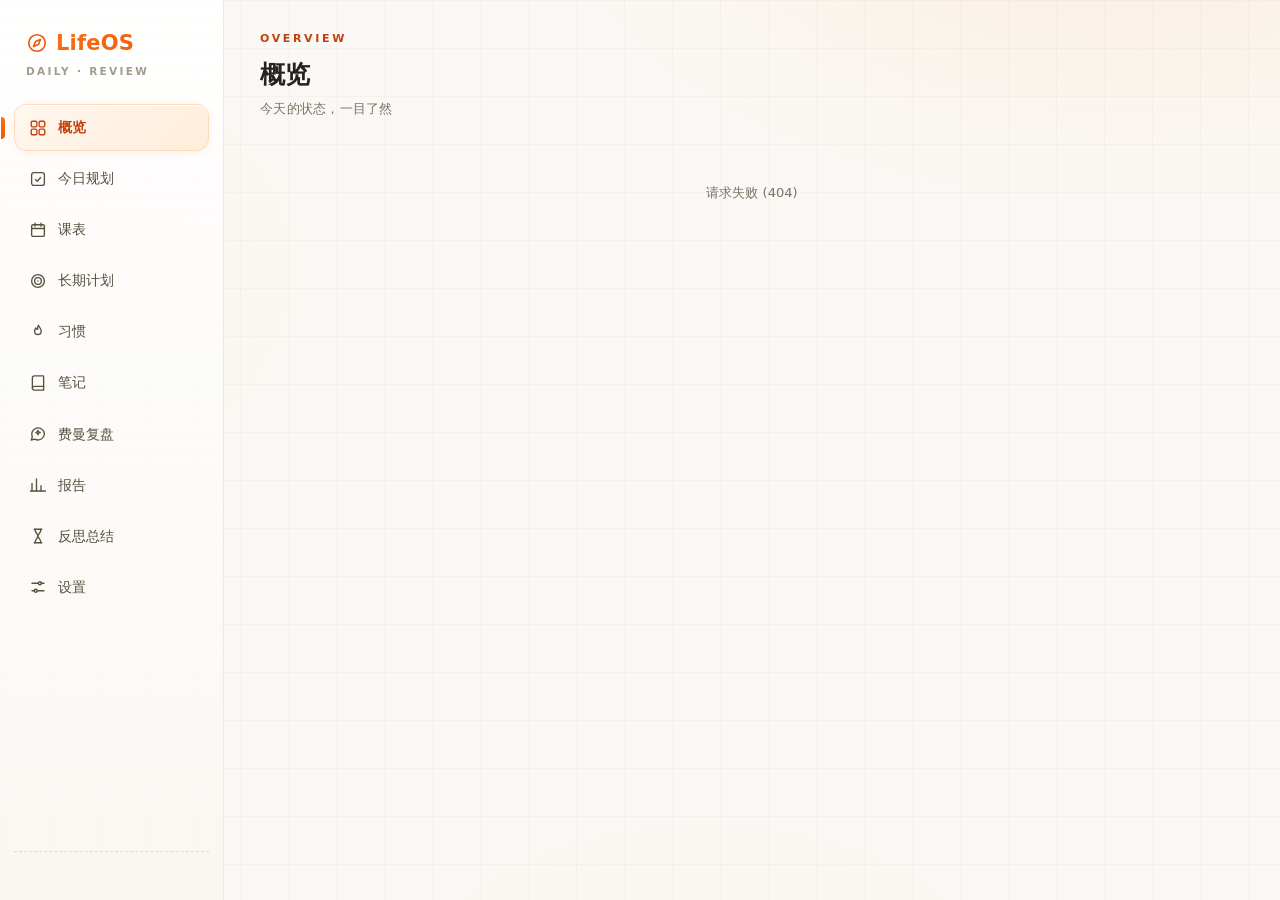
==== frontend/index.html @ 89cb0e50 "LifeOS 日常规划与知识复盘桌面应用" ====
<!DOCTYPE html>
<html lang="zh-CN">
<head>
<meta charset="UTF-8">
<meta name="viewport" content="width=device-width, initial-scale=1.0">
<title>LifeOS · 日常规划与知识复盘</title>
<link rel="stylesheet" href="css/style.css">
</head>
<body>
<div id="app">
  <aside id="sidebar">
    <div class="logo">
      <div class="brand"><svg viewBox="0 0 24 24" width="22" height="22" fill="none" stroke="currentColor" stroke-width="1.8" stroke-linecap="round" stroke-linejoin="round" aria-hidden="true"><circle cx="12" cy="12" r="9"/><path d="m15.8 8.2-2.2 5.4-5.4 2.2 2.2-5.4z"/></svg> LifeOS</div>
      <span class="logo-sub">Daily · Review</span>
    </div>
    <nav id="nav">
      <a data-page="dashboard" class="nav-item active"><svg viewBox="0 0 24 24" width="18" height="18" fill="none" stroke="currentColor" stroke-width="1.8" stroke-linecap="round" stroke-linejoin="round" aria-hidden="true"><rect x="3" y="3" width="7.5" height="7.5" rx="1.5"/><rect x="13.5" y="3" width="7.5" height="7.5" rx="1.5"/><rect x="3" y="13.5" width="7.5" height="7.5" rx="1.5"/><rect x="13.5" y="13.5" width="7.5" height="7.5" rx="1.5"/></svg>概览</a>
      <a data-page="tasks" class="nav-item"><svg viewBox="0 0 24 24" width="18" height="18" fill="none" stroke="currentColor" stroke-width="1.8" stroke-linecap="round" stroke-linejoin="round" aria-hidden="true"><rect x="3.5" y="3.5" width="17" height="17" rx="3"/><path d="m8.5 12.5 2.5 2.5 4.5-5"/></svg>今日规划</a>
      <a data-page="courses" class="nav-item"><svg viewBox="0 0 24 24" width="18" height="18" fill="none" stroke="currentColor" stroke-width="1.8" stroke-linecap="round" stroke-linejoin="round" aria-hidden="true"><rect x="3.5" y="5" width="17" height="15.5" rx="2"/><path d="M3.5 10h17M8 3v4M16 3v4"/></svg>课表</a>
      <a data-page="plans" class="nav-item"><svg viewBox="0 0 24 24" width="18" height="18" fill="none" stroke="currentColor" stroke-width="1.8" stroke-linecap="round" stroke-linejoin="round" aria-hidden="true"><circle cx="12" cy="12" r="8.5"/><circle cx="12" cy="12" r="4.5"/><circle cx="12" cy="12" r="1" fill="currentColor" stroke="none"/></svg>长期计划</a>
      <a data-page="habits" class="nav-item"><svg viewBox="0 0 24 24" width="18" height="18" fill="none" stroke="currentColor" stroke-width="1.8" stroke-linecap="round" stroke-linejoin="round" aria-hidden="true"><path d="M12.5 3c.8 2.6 3.8 4.4 3.8 7.9a4.4 4.4 0 0 1-8.8 0c0-1.6.7-3 1.6-4.2.5 1.1 1.5 1.7 2.4 1.8C11 6.6 11.7 4.3 12.5 3z"/></svg>习惯</a>
      <a data-page="notes" class="nav-item"><svg viewBox="0 0 24 24" width="18" height="18" fill="none" stroke="currentColor" stroke-width="1.8" stroke-linecap="round" stroke-linejoin="round" aria-hidden="true"><path d="M4.5 19A2.5 2.5 0 0 1 7 16.5H19.5V3.5A1 1 0 0 0 18.5 2.5H7A2.5 2.5 0 0 0 4.5 5v14z"/><path d="M4.5 19A2.5 2.5 0 0 0 7 21.5h12.5v-5"/></svg>笔记</a>
      <a data-page="reviews" class="nav-item"><svg viewBox="0 0 24 24" width="18" height="18" fill="none" stroke="currentColor" stroke-width="1.8" stroke-linecap="round" stroke-linejoin="round" aria-hidden="true"><path d="M20.5 11.5a8.5 8.5 0 0 1-8.5 8.5c-1.6 0-3.1-.4-4.4-1.2L3 20l1.4-3.9A8.5 8.5 0 1 1 20.5 11.5z"/><path d="m12 7 .9 2.1L15 10l-2.1.9L12 13l-.9-2.1L9 10l2.1-.9z"/></svg>费曼复盘</a>
      <a data-page="reports" class="nav-item"><svg viewBox="0 0 24 24" width="18" height="18" fill="none" stroke="currentColor" stroke-width="1.8" stroke-linecap="round" stroke-linejoin="round" aria-hidden="true"><path d="M4 20V10M10 20V4M16 20v-7"/><path d="M2 20h20"/></svg>报告</a>
      <a data-page="reflections" class="nav-item"><svg viewBox="0 0 24 24" width="18" height="18" fill="none" stroke="currentColor" stroke-width="1.8" stroke-linecap="round" stroke-linejoin="round" aria-hidden="true"><path d="M7 3h10M7 21h10"/><path d="M8 3c0 4.8 4 6.4 4 9s-4 4.2-4 9M16 3c0 4.8-4 6.4-4 9s4 4.2 4 9"/></svg>反思总结</a>
      <a data-page="settings" class="nav-item"><svg viewBox="0 0 24 24" width="18" height="18" fill="none" stroke="currentColor" stroke-width="1.8" stroke-linecap="round" stroke-linejoin="round" aria-hidden="true"><path d="M4 7h8.5M16.5 7H20M4 17h3M11 17h9"/><circle cx="14.5" cy="7" r="2"/><circle cx="9" cy="17" r="2"/></svg>设置</a>
    </nav>
    <div class="sidebar-footer" id="sidebar-footer"></div>
  </aside>
  <main id="main">
    <header id="page-header"></header>
    <div id="page-content"></div>
  </main>
</div>
<div id="modal-root"></div>
<div id="toast-root"></div>
<script>
  // 从启动 URL 捕获会话令牌（防本机其他进程直连 API）
  try {
    sessionStorage.setItem('lifeos_token', new URLSearchParams(location.search).get('token') || '');
  } catch (e) { /* ignore */ }
</script>
<script src="js/api.js"></script>
<script src="js/markdown.js"></script>
<script src="js/ui.js"></script>
<script src="js/notify.js"></script>
<script src="js/quotes.js"></script>
<script src="js/views/dashboard.js"></script>
<script src="js/views/tasks.js"></script>
<script src="js/views/courses.js"></script>
<script src="js/views/plans.js"></script>
<script src="js/views/habits.js"></script>
<script src="js/views/notes.js"></script>
<script src="js/views/reviews.js"></script>
<script src="js/views/reports.js"></script>
<script src="js/views/reflections.js"></script>
<script src="js/views/settings.js"></script>
<script src="js/app.js"></script>
</body>
</html>
---- frontend/css/style.css ----
/* ============================================================
   LifeOS · 橙白高级感设计系统 v4
   理念：留白是奢华，橙色是呼吸
   —— 橙 = 行动与品牌时刻；语义色 = 信息状态；暖灰 = 数据与容器
   规则：任一屏内橙色用途不超过 4 类；小字号一律用深色档保证可读
   ============================================================ */
:root {
  color-scheme: light;

  /* 暖白色板 */
  --bg-0: #faf8f4;
  --bg-1: #f5f2ec;        /* 次级面/侧栏渐变底 */
  --track: #f0ece4;       /* 轨道、热力图底 */
  --chip: #f1ede6;        /* 中性徽章、tag 底 */
  --surface-2: #fbf8f3;   /* 反馈框、历史卡片底 */
  --card: #ffffff;
  --border: #ede9e1;
  --border-strong: #e0d9cd;
  --border-accent: #ffd9b8;
  --ring: #d4cdc0;        /* 未选中圆形控件描边 */
  --placeholder: #9c9484;

  --text: #26221d;
  --text-2: #57513f;
  --muted: #a39c8e;       /* 仅装饰性微标签（chart-date、score-label） */
  --muted-2: #7a7366;     /* 可读元信息 ≈4.7:1 */

  /* 橙：品牌色 */
  --accent: #f97316;
  --accent-2: #ea580c;
  --accent-deep: #c2410c; /* 小字号橙字专用（≥5:1） */
  --accent-grad: linear-gradient(135deg, #f97316, #ea580c);
  --accent-grad-v: linear-gradient(180deg, #f97316, #ea580c);
  --accent-soft: rgba(249, 115, 22, 0.1);
  --accent-softer: rgba(249, 115, 22, 0.06);

  /* 语义色：柔和 + 深档（小字专用） */
  --success: #4c9e76;      --success-deep: #3a7d5c;
  --success-soft: rgba(76, 158, 118, 0.12);
  --success-grad: linear-gradient(120deg, #5cb08a, #3d8a63);
  --danger: #d95b5b;       --danger-deep: #b54444;
  --danger-soft: rgba(217, 91, 91, 0.1);
  --warning: #c98a2d;      --warning-deep: #a16207;
  --warning-soft: rgba(201, 138, 45, 0.12);
  --info: #4a7fc7;         --info-deep: #3a6cb0;
  --info-soft: rgba(74, 127, 199, 0.1);

  /* 习惯色板：与品牌同明度同彩度的柔和色（勿用荧光色） */
  --habit-1: #e8893c; --habit-2: #c25b5b; --habit-3: #4c9e76;
  --habit-4: #4a7fc7; --habit-5: #a884d6; --habit-6: #c98a2d;
  --habit-7: #cf7a9d; --habit-8: #4fa8a0;

  /* 图表 */
  --chart-line-1: #ea580c;
  --chart-line-2: #4a7fc7;
  --chart-axis: rgba(122, 115, 102, 0.85);

  /* 圆角：4 档 + 全圆角 */
  --radius: 16px;
  --radius-sm: 10px;
  --radius-lg: 20px;
  --radius-pill: 999px;

  /* 光影（克制：亮背景上不做霓虹） */
  --shadow-1: 0 1px 2px rgba(38, 34, 29, 0.05);
  --shadow-2: 0 10px 30px rgba(38, 34, 29, 0.08);
  --shadow-3: 0 18px 48px rgba(38, 34, 29, 0.12);
  --glow-accent: 0 6px 16px rgba(234, 88, 12, 0.2);
  --glow-success: 0 6px 16px rgba(76, 158, 118, 0.22);

  --font: "PingFang SC", "Microsoft YaHei", "Segoe UI", system-ui, sans-serif;
}

* { margin: 0; padding: 0; box-sizing: border-box; }

html, body { height: 100%; }

body {
  font-family: var(--font);
  background: var(--bg-0);
  color: var(--text);
  font-size: 14px;
  line-height: 1.65;
  -webkit-font-smoothing: antialiased;
}

/* 底层氛围：极淡暖橙光晕 + 细网格 */
body::before {
  content: "";
  position: fixed;
  inset: 0;
  z-index: -2;
  background:
    radial-gradient(980px 560px at 88% -14%, rgba(251, 146, 60, 0.1), transparent 60%),
    radial-gradient(720px 460px at -10% 30%, rgba(253, 186, 116, 0.08), transparent 62%),
    radial-gradient(600px 420px at 55% 118%, rgba(251, 146, 60, 0.05), transparent 60%),
    var(--bg-0);
}
body::after {
  content: "";
  position: fixed;
  inset: 0;
  z-index: -1;
  background-image:
    linear-gradient(rgba(38, 34, 29, 0.022) 1px, transparent 1px),
    linear-gradient(90deg, rgba(38, 34, 29, 0.022) 1px, transparent 1px);
  background-size: 48px 48px;
  pointer-events: none;
}

/* 键盘可达性 */
:focus-visible {
  outline: 2px solid var(--accent-deep);
  outline-offset: 2px;
}

::-webkit-scrollbar { width: 10px; height: 10px; }
::-webkit-scrollbar-thumb {
  background: rgba(38, 34, 29, 0.16);
  border-radius: var(--radius-pill);
  border: 3px solid transparent;
  background-clip: content-box;
}
::-webkit-scrollbar-thumb:hover { background-color: rgba(38, 34, 29, 0.28); }
::-webkit-scrollbar-track { background: transparent; }

#app { display: flex; height: 100vh; }

/* ===== 侧边栏 ===== */
#sidebar {
  width: 224px;
  flex-shrink: 0;
  display: flex;
  flex-direction: column;
  padding: 24px 14px;
  border-right: 1px solid var(--border);
  background: linear-gradient(180deg, rgba(255, 255, 255, 0.92), rgba(250, 247, 242, 0.7));
}
.logo {
  font-size: 21px;
  font-weight: 800;
  letter-spacing: 0.2px;
  padding: 2px 12px 6px;
  display: flex;
  flex-direction: column;
}
.logo .brand {
  display: flex;
  align-items: center;
  gap: 8px;
  color: var(--accent-2);  /* 降级兜底色 */
}
@supports (-webkit-background-clip: text) or (background-clip: text) {
  .logo .brand {
    background: var(--accent-grad);
    -webkit-background-clip: text;
    background-clip: text;
    -webkit-text-fill-color: transparent;
  }
}
.logo .brand .icon { -webkit-text-fill-color: var(--text); }
.logo-sub {
  font-size: 10.5px;
  font-weight: 600;
  letter-spacing: 0.22em;
  color: var(--muted);
  margin-top: 2px;
  text-transform: uppercase;
}
#nav { flex: 1; display: flex; flex-direction: column; gap: 4px; margin-top: 18px; }
.nav-item {
  display: flex;
  align-items: center;
  gap: 11px;
  padding: 11px 14px;
  border-radius: 12px;
  color: var(--text-2);
  text-decoration: none;
  cursor: pointer;
  font-size: 14px;
  font-weight: 500;
  border: 1px solid transparent;
  transition: color 0.18s ease, background 0.18s ease, box-shadow 0.18s ease;
  position: relative;
}
.nav-ico { flex-shrink: 0; display: block; }
.nav-item:hover {
  background: #fff;
  color: var(--text);
  border-color: var(--border);
  box-shadow: var(--shadow-1);
}
.nav-item.active {
  background: linear-gradient(135deg, #fff7f0, #ffedd9);
  color: var(--accent-deep);
  font-weight: 700;
  border-color: var(--border-accent);
  box-shadow: inset 0 1px 0 #fff, 0 2px 10px rgba(249, 115, 22, 0.08);
}
.nav-item.active::before {
  content: "";
  position: absolute;
  left: -14px;
  top: 50%;
  transform: translateY(-50%);
  width: 4px;
  height: 22px;
  border-radius: 0 4px 4px 0;
  background: var(--accent-grad);
}
.sidebar-footer {
  padding: 12px;
  font-size: 12px;
  color: var(--muted-2);
  border-top: 1px dashed var(--border-strong);
  margin-top: 10px;
}
.sidebar-footer a { color: var(--text-2); font-weight: 500; }
.sidebar-footer .due-badge {
  display: inline-block;
  margin-left: 6px;
  background: var(--accent-deep);
  color: #fff;
  border-radius: var(--radius-pill);
  padding: 1px 9px;
  font-size: 11px;
  font-weight: 700;
}

/* ===== 主区域 ===== */
#main { flex: 1; overflow-y: auto; padding: 30px 36px 80px; min-width: 0; }
#page-header { margin-bottom: 24px; }
#page-header .eyebrow {
  font-size: 11px;
  font-weight: 700;
  letter-spacing: 0.24em;
  color: var(--accent-deep);   /* 深橙小字，≥4.8:1 */
  text-transform: uppercase;
  margin-bottom: 6px;
}
#page-header h1 {
  font-size: 25px;
  font-weight: 800;
  letter-spacing: -0.01em;
  color: var(--text);
}
#page-header .sub {
  color: var(--muted-2);
  font-size: 13px;
  margin-top: 3px;
  letter-spacing: 0.02em;
}

.page-loading { color: var(--muted-2); padding: 50px; text-align: center; }

/* ===== 卡片 ===== */
.card {
  background: var(--card);
  border: 1px solid var(--border);
  border-radius: var(--radius);
  padding: 20px 22px;
  box-shadow: var(--shadow-1);
  transition: border-color 0.2s ease, box-shadow 0.2s ease, transform 0.2s ease;
}
.card-title {
  font-size: 14.5px;
  font-weight: 700;
  margin-bottom: 14px;
  display: flex;
  justify-content: space-between;
  align-items: center;
  color: var(--text);
  letter-spacing: 0.01em;
}
.card-title .more { font-size: 12px; color: var(--accent-deep); cursor: pointer; font-weight: 600; }
.card-title .more:hover { text-decoration: underline; }

.grid { display: grid; gap: 18px; }
.grid-2 { grid-template-columns: repeat(auto-fit, minmax(320px, 1fr)); }
.grid-4 { grid-template-columns: repeat(auto-fit, minmax(150px, 1fr)); }
.stack { margin-top: 18px; }   /* 与 .grid gap 对齐的纵向节奏 */

/* 文本工具类（替代模板内联样式） */
.text-muted { color: var(--muted-2); }
.text-success { color: var(--success-deep); }
.text-accent { color: var(--accent-deep); }
.meta-line { font-size: 12px; color: var(--muted-2); }

/* ===== 按钮 ===== */
.btn {
  display: inline-flex;
  align-items: center;
  gap: 7px;
  background: var(--card);
  color: var(--text-2);
  border: 1px solid var(--border-strong);
  border-radius: var(--radius-sm);
  padding: 9px 17px;
  font-size: 13px;
  font-weight: 600;
  cursor: pointer;
  transition: color 0.16s ease, background 0.16s ease, border-color 0.16s ease, box-shadow 0.16s ease, transform 0.16s ease;
  white-space: nowrap;
}
.btn:hover {
  color: var(--text);
  border-color: var(--ring);
  transform: translateY(-1px);
  box-shadow: var(--shadow-1);
}
.btn:active { transform: translateY(0) scale(0.985); }
.btn-primary {
  background: linear-gradient(135deg, #f47316, #d9480f);
  border: none;
  color: #fff;
  text-shadow: 0 1px 2px rgba(154, 52, 18, 0.35);
  box-shadow: var(--glow-accent);
}
.btn-primary:hover {
  filter: brightness(1.05);
  box-shadow: 0 8px 22px rgba(234, 88, 12, 0.28);
}
.btn-danger { background: transparent; border-color: rgba(217, 91, 91, 0.45); color: var(--danger-deep); }
.btn-danger:hover { background: var(--danger-soft); border-color: var(--danger); box-shadow: none; }
.btn-sm { padding: 6px 12px; font-size: 12px; border-radius: 9px; }
.btn-ghost { background: transparent; border-color: transparent; color: var(--muted-2); }
.btn-ghost:hover { color: var(--text); background: var(--accent-softer); box-shadow: none; transform: none; }
.btn:disabled { opacity: 0.5; cursor: not-allowed; transform: none; box-shadow: none; }
.btn .spin { animation: spin 1s linear infinite; }

@keyframes spin { to { transform: rotate(360deg); } }

/* ===== 表单 ===== */
.field { margin-bottom: 16px; }
.field label {
  display: block;
  font-size: 12px;
  color: var(--text-2);
  margin-bottom: 7px;
  font-weight: 600;
  letter-spacing: 0.03em;
}
.input, .textarea, select.input {
  width: 100%;
  background: #fff;
  border: 1px solid var(--border-strong);
  border-radius: var(--radius-sm);
  color: var(--text);
  padding: 10px 14px;
  font-size: 13.5px;
  font-family: inherit;
  outline: none;
  transition: border-color 0.16s ease, box-shadow 0.16s ease;
}
.input::placeholder, .textarea::placeholder { color: var(--placeholder); }
.input:focus, .textarea:focus {
  border-color: var(--accent);
  box-shadow: 0 0 0 4px rgba(249, 115, 22, 0.12);
}
.textarea { resize: vertical; min-height: 92px; line-height: 1.8; }
.input-row { display: flex; gap: 12px; }
.input-row .field { flex: 1; }
.hint { font-size: 12px; color: var(--muted-2); margin-top: 5px; }

/* ===== 任务列表 ===== */
.task-row, .course-row {
  display: flex;
  align-items: flex-start;
  gap: 12px;
  padding: 12px 9px;
  border-bottom: 1px solid var(--border);
  border-radius: 10px;
  transition: background 0.15s ease;
}
.task-row:last-child, .course-row:last-child { border-bottom: none; }
.task-row:hover, .course-row:hover { background: var(--surface-2); }
.task-row:focus-within .task-actions { opacity: 1; }
.task-check {
  width: 20px; height: 20px; flex-shrink: 0; margin-top: 2px;
  border-radius: 50%;
  border: 2px solid var(--ring);
  cursor: pointer;
  transition: all 0.2s ease;
  background: transparent;
  display: flex; align-items: center; justify-content: center;
}
.task-check:hover { border-color: var(--accent); box-shadow: 0 0 0 4px rgba(249, 115, 22, 0.1); }
.task-check.done {
  background: var(--accent-grad);
  border-color: transparent;
  animation: pop 0.25s ease;
}
/* 勾笔如签：一笔画出的对勾 */
.task-check .chk-svg { width: 0; height: 0; opacity: 0; }
.chk-svg path {
  fill: none;
  stroke: #fff;
  stroke-width: 2.2;
  stroke-linecap: round;
  stroke-linejoin: round;
  stroke-dasharray: 10;
  stroke-dashoffset: 10;
}
.task-check.done .chk-svg { width: 11px; height: 11px; opacity: 1; }
.task-check.done .chk-svg path { animation: chkDraw 0.28s 0.03s ease-out forwards; }
@keyframes chkDraw { to { stroke-dashoffset: 0; } }
@keyframes pop { 0% { transform: scale(0.6); } 70% { transform: scale(1.15); } 100% { transform: scale(1); } }
.task-main { flex: 1; min-width: 0; }
.task-title { font-size: 14px; font-weight: 500; color: var(--text); }
.task-title.done { text-decoration: line-through; color: var(--muted); }
.task-meta { font-size: 12px; color: var(--muted-2); margin-top: 3px; display: flex; gap: 8px; flex-wrap: wrap; align-items: center; }
.task-actions { display: flex; gap: 2px; opacity: 0; transition: opacity 0.15s ease; }
.task-row:hover .task-actions { opacity: 1; }
.icon-btn {
  background: none;
  border: none;
  color: var(--muted-2);
  cursor: pointer;
  font-size: 14px;
  padding: 5px 8px;
  border-radius: 8px;
  transition: color 0.15s ease, background 0.15s ease, transform 0.15s ease;
}
.icon-btn:hover { color: var(--text); background: var(--accent-softer); transform: scale(1.08); }
.icon-btn.danger:hover { color: var(--danger-deep); background: var(--danger-soft); }

/* ===== 徽章 ===== */
.badge {
  display: inline-block;
  padding: 2.5px 11px;
  border-radius: var(--radius-pill);
  font-size: 11px;
  font-weight: 600;
  line-height: 1.7;
  border: 1px solid transparent;
}
.badge-pri-1 { background: var(--danger-soft); color: var(--danger-deep); border-color: rgba(217, 91, 91, 0.25); }
.badge-pri-2 { background: var(--warning-soft); color: var(--warning-deep); border-color: rgba(201, 138, 45, 0.25); }
.badge-pri-3 { background: var(--chip); color: var(--muted-2); }
.badge-cat-course { background: var(--accent-soft); color: var(--accent-deep); border-color: rgba(249, 115, 22, 0.25); }
.badge-cat-book { background: var(--danger-soft); color: var(--danger-deep); border-color: rgba(217, 91, 91, 0.25); }
.badge-cat-language { background: var(--info-soft); color: var(--info-deep); border-color: rgba(74, 127, 199, 0.25); }
.badge-cat-life { background: var(--success-soft); color: var(--success-deep); border-color: rgba(76, 158, 118, 0.25); }
.badge-st-pending { background: var(--info-soft); color: var(--info-deep); border-color: rgba(74, 127, 199, 0.25); }
.badge-st-needs_work { background: var(--warning-soft); color: var(--warning-deep); border-color: rgba(201, 138, 45, 0.25); }
.badge-st-reviewing { background: var(--accent-soft); color: var(--accent-deep); border-color: rgba(249, 115, 22, 0.25); }
.badge-st-mastered { background: var(--success-soft); color: var(--success-deep); border-color: rgba(76, 158, 118, 0.25); }
.tag {
  display: inline-block;
  background: var(--chip);
  color: var(--text-2);
  border-radius: 7px;
  padding: 1.5px 10px;
  font-size: 11px;
  margin-right: 4px;
}

/* ===== 习惯 ===== */
.habit-card { display: flex; flex-direction: column; gap: 13px; }
.habit-card:hover { border-color: var(--border-strong); box-shadow: var(--shadow-2); }
.habit-head { display: flex; align-items: center; gap: 13px; }
.habit-icon {
  font-size: 26px;
  width: 50px; height: 50px;
  display: flex; align-items: center; justify-content: center;
  background: linear-gradient(150deg, #fff, var(--surface-2));
  border: 1px solid var(--border);
  border-radius: 14px;
  box-shadow: inset 0 1px 0 #fff;
}
.habit-info { flex: 1; min-width: 0; }
.habit-name { font-weight: 700; font-size: 14.5px; color: var(--text); }
.habit-streak {
  display: inline-flex;
  align-items: center;
  gap: 2px;
  font-size: 12px;
  color: var(--warning-deep);
  font-weight: 700;
}
.habit-streak.hot {
  background: var(--accent-grad);
  -webkit-background-clip: text;
  background-clip: text;
  color: transparent;
  animation: streakGlow 3.2s ease-in-out infinite;
}
@keyframes streakGlow {
  0%, 100% { filter: drop-shadow(0 0 2px rgba(249, 115, 22, 0.18)); }
  50%      { filter: drop-shadow(0 0 7px rgba(249, 115, 22, 0.42)); }
}
.habit-check {
  position: relative;
  width: 44px; height: 44px;
  border-radius: 50%;
  cursor: pointer;
  border: 2px solid var(--ring);
  background: transparent;
  flex-shrink: 0;
  font-size: 19px;
  color: transparent;
  transition: all 0.2s ease;
}
.habit-check:hover { border-color: var(--accent); box-shadow: 0 0 0 5px rgba(249, 115, 22, 0.1); }
.habit-check.done {
  border-color: transparent;
  background: var(--accent-grad);
  color: #fff;
}
/* 余烬一圈：打卡瞬间的克制涟漪 */
.habit-check.done.fresh { animation: habitPop 0.32s cubic-bezier(0.2, 0.9, 0.3, 1.15); }
.habit-check.done.fresh::after {
  content: "";
  position: absolute;
  inset: -9px;
  border-radius: 50%;
  border: 1.5px solid rgba(249, 115, 22, 0.55);
  animation: ringOut 0.65s ease-out 0.06s;
  pointer-events: none;
}
@keyframes habitPop {
  0% { transform: scale(0.82); }
  60% { transform: scale(1.07); }
  100% { transform: scale(1); }
}
@keyframes ringOut {
  0% { transform: scale(0.65); opacity: 0.65; }
  100% { transform: scale(1.4); opacity: 0; }
}
.habit-foot { display: flex; align-items: center; justify-content: space-between; gap: 8px; }
.habit-actions { display: flex; gap: 2px; }

/* 热力图 */
.heatmap { display: flex; gap: 3px; margin-top: 11px; }
.heatmap-col { display: flex; flex-direction: column; gap: 3px; }
.heat-cell {
  width: 11px; height: 11px;
  border-radius: 4px;
  background: var(--track);
  transition: transform 0.12s ease;
}
.heat-cell.on { background: var(--hc, var(--accent)); }
.heat-cell.today { outline: 1.5px solid var(--text); outline-offset: 1.5px; }
.heat-cell.today.on { animation: cellIgnite 0.5s ease; }
@keyframes cellIgnite {
  0% { transform: scale(0.45); opacity: 0.3; }
  55% { transform: scale(1.28); }
  100% { transform: scale(1); opacity: 1; }
}
.heat-cell:hover { transform: scale(1.35); }

/* ===== 笔记 ===== */
.note-card { cursor: pointer; transition: all 0.18s ease; }
.note-card:hover {
  border-color: var(--border-accent);
  transform: translateY(-2px);
  box-shadow: var(--shadow-2);
}
.note-title { font-size: 15px; font-weight: 700; margin-bottom: 6px; color: var(--text); }
.note-excerpt {
  color: var(--text-2);
  font-size: 12.5px;
  overflow: hidden;
  display: -webkit-box;
  -webkit-line-clamp: 2;
  -webkit-box-orient: vertical;
  line-height: 1.7;
}
.note-meta { margin-top: 12px; display: flex; justify-content: space-between; align-items: center; font-size: 11px; color: var(--muted-2); }
.editor-preview { margin-top: 15px; border-top: 1px dashed var(--border-strong); padding-top: 15px; }
.editor-preview h1, .editor-preview h2, .editor-preview h3, .editor-preview h4 { margin: 14px 0 7px; color: var(--text); }
.editor-preview h1 { font-size: 19px; } .editor-preview h2 { font-size: 17px; } .editor-preview h3 { font-size: 15px; }
.editor-preview p { margin: 7px 0; color: var(--text-2); }
.editor-preview code {
  background: var(--chip);
  padding: 1px 6px;
  border-radius: 5px;
  font-size: 12px;
  color: var(--accent-deep);
}
.editor-preview pre {
  background: var(--surface-2);
  padding: 14px;
  border-radius: var(--radius-sm);
  overflow-x: auto;
  margin: 9px 0;
  border: 1px solid var(--border);
}
.editor-preview blockquote {
  border-left: 3px solid var(--accent);
  padding: 9px 14px;
  margin: 9px 0;
  background: #fff8f2;
  border-radius: 0 10px 10px 0;
  color: var(--text-2);
}
.editor-preview ul, .editor-preview ol { padding-left: 24px; margin: 7px 0; }
.editor-preview hr { border: none; border-top: 1px solid var(--border); margin: 12px 0; }
.editor-preview a { color: var(--accent-deep); }
.editor-preview img { max-width: 100%; border-radius: 12px; margin: 8px 0; border: 1px solid var(--border); box-shadow: var(--shadow-1); }

/* ===== 复盘 ===== */
.feyn-quote {
  background: var(--surface-2);
  border-left: 3px solid var(--accent);
  padding: 14px 16px;
  border-radius: 0 10px 10px 0;
  margin: 8px 0;
  white-space: pre-wrap;
  font-size: 13.5px;
  color: var(--text-2);
  line-height: 1.8;
}
.feyn-quote.warn { border-left-color: var(--warning); }
.feyn-quote.danger { border-left-color: var(--danger); }
.section-block { margin-bottom: 18px; }
.section-label {
  font-size: 11px;
  font-weight: 700;
  color: var(--muted-2);
  margin-bottom: 7px;
  letter-spacing: 0.14em;
  text-transform: uppercase;
}
.eval-verdict {
  display: flex; align-items: center; gap: 10px;
  padding: 13px 16px;
  border-radius: 12px;
  margin: 10px 0;
  font-weight: 700;
  border: 1px solid transparent;
}
.eval-verdict.pass { background: var(--success-soft); color: var(--success-deep); border-color: rgba(76, 158, 118, 0.3); }
.eval-verdict.fail { background: var(--danger-soft); color: var(--danger-deep); border-color: rgba(217, 91, 91, 0.3); }
.score-bar-row { display: flex; align-items: center; gap: 10px; margin: 7px 0; font-size: 12.5px; }
.score-bar-label { width: 52px; color: var(--muted); flex-shrink: 0; font-size: 12px; }
.score-bar-track {
  flex: 1; height: 9px;
  background: var(--track);
  border-radius: 5px;
  overflow: hidden;
}
.score-bar-fill {
  height: 100%;
  border-radius: 5px;
  background: var(--accent-grad);
  transition: width 0.5s ease;
}
.score-bar-num { width: 34px; text-align: right; color: var(--text); font-weight: 700; flex-shrink: 0; font-variant-numeric: tabular-nums; }
.feedback-box {
  background: var(--surface-2);
  border: 1px solid var(--border);
  border-radius: var(--radius-sm);
  padding: 11px 14px;
  margin: 8px 0;
  font-size: 13px;
  white-space: pre-wrap;
  color: var(--text-2);
  line-height: 1.8;
}
.feedback-box .fb-label { font-size: 11px; font-weight: 700; color: var(--muted-2); margin-bottom: 4px; }
.history-item {
  border: 1px solid var(--border);
  border-radius: 12px;
  padding: 13px 15px;
  margin-bottom: 11px;
  background: var(--surface-2);
}
.history-item summary { cursor: pointer; font-size: 13px; color: var(--text-2); }
.history-item summary:hover { color: var(--text); }

/* ===== 报告 ===== */
.stat-card { text-align: center; padding: 20px 16px; }
.stat-card:hover { border-color: var(--border-accent); box-shadow: var(--shadow-2); }
.stat-num {
  font-size: 33px;
  font-weight: 800;
  letter-spacing: -0.02em;
  color: var(--text);
  font-variant-numeric: tabular-nums;
}
.stat-label { font-size: 12px; color: var(--muted-2); margin-top: 5px; }
/* 一页只保留主指标（accent）一个渐变数字，其余纯文字 + 小色点 */
.stat-card.accent .stat-num {
  color: var(--accent-2);   /* 降级兜底 */
  background: linear-gradient(120deg, #ee690b, #d9480f);
  -webkit-background-clip: text;
  background-clip: text;
  -webkit-text-fill-color: transparent;
}
.stat-card.success .stat-num::before,
.stat-card.warning .stat-num::before,
.stat-card.info .stat-num::before {
  content: "";
  display: block;
  width: 8px; height: 8px;
  border-radius: 50%;
  margin: 0 auto 4px;
}
.stat-card.success .stat-num::before { background: var(--success); }
.stat-card.warning .stat-num::before { background: var(--warning); }
.stat-card.info .stat-num::before { background: var(--info); }
.chart { display: flex; align-items: flex-end; gap: 6px; height: 150px; padding-top: 10px; }
.chart-col { flex: 1; display: flex; flex-direction: column; align-items: center; gap: 6px; min-width: 0; }
.chart-bar-wrap {
  width: 100%; height: 120px;
  display: flex; align-items: flex-end; justify-content: center;
  background: var(--track);
  border-radius: 9px;
  overflow: hidden;
}
.chart-bar {
  width: 62%;
  background: var(--accent-grad-v);
  border-radius: 6px 6px 0 0;
  transition: height 0.4s ease;
  min-height: 2px;
}
.chart-bar.done-part { background: var(--success-grad); }
.chart-date { font-size: 10px; color: var(--muted); white-space: nowrap; }
.chart-legend { display: flex; gap: 16px; font-size: 12px; color: var(--muted-2); margin-bottom: 8px; }
.legend-dot { display: inline-block; width: 10px; height: 10px; border-radius: 3px; margin-right: 5px; vertical-align: -1px; }
.ai-summary { white-space: pre-wrap; line-height: 1.95; font-size: 13.5px; color: var(--text-2); }

/* ===== 标签页 ===== */
.tabs { display: flex; gap: 2px; border-bottom: 1px solid var(--border); margin-bottom: 20px; flex-wrap: wrap; }
.tab {
  padding: 10px 16px;
  cursor: pointer;
  font-size: 13px;
  font-weight: 500;
  color: var(--muted-2);
  border-bottom: 2.5px solid transparent;
  margin-bottom: -1px;
  transition: color 0.15s ease, border-color 0.15s ease;
}
.tab:hover { color: var(--text-2); }
.tab.active {
  color: var(--accent-deep);
  font-weight: 700;
  border-bottom-color: var(--accent);
}
.tab .count { margin-left: 4px; background: var(--chip); border-radius: 8px; padding: 0 7px; font-size: 11px; color: var(--text-2); }

/* ===== 弹窗 ===== */
.modal-overlay {
  position: fixed;
  inset: 0;
  z-index: 100;
  background: rgba(38, 34, 29, 0.34);
  display: flex;
  align-items: center;
  justify-content: center;
  padding: 28px;
  animation: fadeIn 0.18s ease;
}
@keyframes fadeIn { from { opacity: 0; } to { opacity: 1; } }
.modal {
  background: var(--glass-strong, #fff);
  border: 1px solid var(--border);
  border-radius: var(--radius-lg);
  width: 100%;
  max-height: 92vh;
  display: flex;
  flex-direction: column;
  box-shadow: var(--shadow-3);
  animation: modalUp 0.25s cubic-bezier(0.2, 0.9, 0.3, 1.1);
}
@keyframes modalUp { from { opacity: 0; transform: translateY(14px) scale(0.985); } to { opacity: 1; transform: translateY(0) scale(1); } }
.modal-head {
  display: flex;
  align-items: center;
  justify-content: space-between;
  padding: 18px 24px;
  border-bottom: 1px solid var(--border);
}
.modal-head h3 { font-size: 16px; font-weight: 800; }
.modal-close {
  background: none;
  border: none;
  color: var(--muted-2);
  font-size: 16px;
  cursor: pointer;
  padding: 5px 10px;
  border-radius: 9px;
  transition: color 0.15s ease, background 0.15s ease, transform 0.15s ease;
}
.modal-close:hover { color: var(--text); background: var(--accent-softer); transform: rotate(90deg); }
.modal-body { padding: 24px; overflow-y: auto; }
.modal-actions { display: flex; justify-content: flex-end; gap: 10px; margin-top: 20px; }

/* ===== Toast ===== */
#toast-root {
  position: fixed;
  top: 24px;
  left: 50%;
  transform: translateX(-50%);
  z-index: 200;
  display: flex;
  flex-direction: column;
  gap: 10px;
  align-items: center;
  pointer-events: none;
}
.toast {
  display: flex;
  align-items: center;
  gap: 12px;
  padding: 10px 10px 10px 20px;
  border-radius: 14px;
  font-size: 13px;
  font-weight: 500;
  color: var(--text);
  background: #fff;
  border: 1px solid var(--border);
  box-shadow: var(--shadow-2);
  animation: toastIn 0.28s cubic-bezier(0.2, 0.9, 0.3, 1.12);
  max-width: 480px;
  pointer-events: auto;   /* 允许点击关闭按钮 */
}
.toast-msg { flex: 1; min-width: 0; line-height: 1.6; }
.toast-close {
  flex-shrink: 0;
  width: 22px; height: 22px;
  display: flex; align-items: center; justify-content: center;
  background: none;
  border: none;
  border-radius: 7px;
  color: var(--muted-2);
  font-size: 11px;
  cursor: pointer;
  transition: color 0.15s ease, background 0.15s ease;
}
.toast-close:hover { color: var(--text); background: var(--accent-softer); }
@keyframes toastIn { from { opacity: 0; transform: translateY(-12px) scale(0.96); } to { opacity: 1; transform: translateY(0) scale(1); } }
/* 渐隐动画：淡出 + 上浮 + 轻微收缩 */
.toast-hide {
  opacity: 0;
  transform: translateY(-10px) scale(0.96);
  transition: opacity 0.32s ease, transform 0.32s ease;
  pointer-events: none;
}
.toast.success { border-color: rgba(76, 158, 118, 0.5); }
.toast.error { border-color: rgba(217, 91, 91, 0.5); }
.toast.warning { border-color: rgba(201, 138, 45, 0.5); }

/* ===== 杂项 ===== */
.empty { text-align: center; color: var(--muted-2); padding: 38px 10px; font-size: 13px; }
.empty .big {
  position: relative;
  font-size: 38px;
  margin-bottom: 12px;
  display: inline-flex;
  align-items: center;
  justify-content: center;
  width: 78px; height: 78px;
  border-radius: 50%;
  background: radial-gradient(circle at 30% 30%, rgba(251, 146, 60, 0.16), transparent 70%);
  border: 1px solid var(--border);
  animation: breathe 4.2s ease-in-out infinite;
}
.empty .big::after {
  content: "";
  position: absolute;
  inset: -9px;
  border-radius: 50%;
  border: 1px solid rgba(249, 115, 22, 0.22);
  animation: halo 4.2s ease-in-out infinite;
  pointer-events: none;
}
@keyframes breathe {
  0%, 100% { transform: translateY(0) scale(1); }
  50%      { transform: translateY(-4px) scale(1.04); }
}
@keyframes halo {
  0%, 100% { transform: scale(1);   opacity: 0.4; }
  50%      { transform: scale(1.16); opacity: 0; }
}
.toolbar { display: flex; gap: 10px; margin-bottom: 20px; flex-wrap: wrap; align-items: center; }
.toolbar .spacer { flex: 1; }
.search-input { width: 230px; }
.spin { display: inline-block; animation: spin 1s linear infinite; }
details.summary-card {
  border: 1px solid var(--border);
  border-radius: 12px;
  margin: 9px 0;
  background: var(--surface-2);
  overflow: hidden;
}
details.summary-card summary {
  cursor: pointer;
  padding: 11px 16px;
  color: var(--text-2);
  font-size: 13px;
  transition: color 0.15s ease, background 0.15s ease;
}
details.summary-card summary:hover { color: var(--text); background: #faf6ef; }
details.summary-card .content { padding: 0 16px 13px; white-space: pre-wrap; font-size: 13px; color: var(--text-2); }
.stat-inline { display: flex; gap: 26px; flex-wrap: wrap; }
.stat-inline .item { text-align: center; }
.stat-inline .num { font-size: 26px; font-weight: 800; font-variant-numeric: tabular-nums; }
.stat-inline .lbl { font-size: 11px; color: var(--muted-2); margin-top: 2px; letter-spacing: 0.03em; }
.hero {
  background: linear-gradient(135deg, #fff5ec, #ffe9d2);
  border: 1px solid var(--border-accent);
  border-radius: var(--radius);
  padding: 24px 28px;
  margin-bottom: 22px;
  display: flex;
  justify-content: space-between;
  align-items: center;
  flex-wrap: wrap;
  gap: 14px;
  box-shadow: 0 12px 34px rgba(217, 122, 40, 0.1), inset 0 1px 0 #fff;
}
.hero h2 { font-size: 21px; font-weight: 800; color: var(--text); }
.hero .date { color: var(--muted-2); font-size: 13px; margin-top: 4px; }

/* ===== 每日美句 ===== */
.quote-banner {
  text-align: center;
  margin: 4px 0 22px;
}
.quote-banner::before {
  content: "";
  display: block;
  width: 30px;
  height: 2.5px;
  margin: 0 auto 12px;
  background: var(--accent-grad);
  border-radius: 3px;
}
.quote-text {
  font-family: "KaiTi", "STKaiti", "楷体", "PingFang SC", serif;
  font-size: 15.5px;
  color: var(--text-2);
  letter-spacing: 0.02em;
  line-height: 1.8;
}
.quote-author {
  margin-top: 7px;
  font-size: 12px;
  color: var(--muted-2);
  letter-spacing: 0.06em;
}
.alert-box {
  display: flex;
  align-items: center;
  gap: 12px;
  background: var(--warning-soft);
  border: 1px solid rgba(201, 138, 45, 0.35);
  border-radius: 13px;
  padding: 13px 17px;
  margin-bottom: 20px;
  font-size: 13.5px;
  color: #7a5a26;
}
.alert-box a { color: var(--accent-deep); font-weight: 700; cursor: pointer; margin-left: auto; }
.alert-box a:hover { text-decoration: underline; }
.color-swatch {
  width: 30px; height: 30px;
  border-radius: 50%;
  cursor: pointer;
  border: 2px solid transparent;
  display: inline-block;
  transition: transform 0.15s ease, box-shadow 0.15s ease;
}
.color-swatch:hover { transform: scale(1.15); }
.color-swatch.sel { border-color: var(--text); box-shadow: 0 0 0 3px rgba(249, 115, 22, 0.18); }

/* ===== 反思总结 ===== */
.rating-btn {
  background: none;
  border: 1px solid transparent;
  font-size: 20px;
  cursor: pointer;
  padding: 4px 6px;
  border-radius: 9px;
  line-height: 1;
  transition: transform 0.15s ease, background 0.15s ease;
  filter: grayscale(0.6);
  opacity: 0.55;
}
.rating-btn:hover { transform: scale(1.25); filter: none; opacity: 1; background: var(--accent-softer); }
.rating-btn.sel { filter: none; opacity: 1; transform: scale(1.12); background: var(--accent-softer); border-color: var(--border-accent); }

/* ===== 长期计划 ===== */
.plan-card { display: flex; flex-direction: column; gap: 13px; }
.plan-card:hover { border-color: var(--border-accent); box-shadow: var(--shadow-2); }
.plan-head { display: flex; align-items: flex-start; gap: 10px; }
.plan-title { font-size: 15px; font-weight: 700; color: var(--text); }
.plan-title.done { text-decoration: line-through; color: var(--muted); }
.plan-notes { font-size: 12.5px; color: var(--text-2); margin-top: 4px; line-height: 1.7; white-space: pre-wrap; }
.plan-progress { display: flex; flex-direction: column; gap: 8px; }
.plan-progress-head { display: flex; justify-content: space-between; align-items: center; font-size: 12px; color: var(--muted-2); }
.plan-progress-num { font-size: 16px; font-weight: 800; color: var(--text); font-variant-numeric: tabular-nums; }
.plan-fill-done { background: var(--success-grad); }
.plan-range {
  width: 100%;
  height: 5px;
  accent-color: var(--accent);
  cursor: pointer;
}
.plan-foot {
  display: flex;
  justify-content: space-between;
  align-items: center;
  gap: 8px;
  border-top: 1px dashed var(--border);
  padding-top: 11px;
}

/* ===== 课表 ===== */
.tt {
  display: flex;
  flex-direction: column;
  border: 1px solid var(--border);
  border-radius: var(--radius);
  overflow: hidden;
  background: var(--card);
  box-shadow: var(--shadow-1);
}
.tt-header { display: flex; border-bottom: 1px solid var(--border); background: var(--surface-2); }
.tt-corner {
  width: 52px; flex-shrink: 0;
  display: flex; align-items: center; justify-content: center;
  font-size: 11px; color: var(--muted-2); font-weight: 600;
}
.tt-dayhead {
  flex: 1; text-align: center; padding: 9px 0;
  font-size: 12.5px; font-weight: 600; color: var(--text-2);
  border-left: 1px solid var(--border);
}
.tt-dayhead.today { color: var(--accent-deep); background: var(--accent-softer); }
.tt-body { display: flex; }
.tt-axis { width: 52px; flex-shrink: 0; position: relative; height: 840px; }
.tt-axis-label {
  position: absolute; right: 8px;
  font-size: 10px; color: var(--muted);
  transform: translateY(-50%);
  font-variant-numeric: tabular-nums;
}
.tt-day {
  flex: 1; position: relative; height: 840px;
  border-left: 1px solid var(--border);
  background-image: repeating-linear-gradient(
    to bottom,
    transparent 0, transparent 59px,
    var(--border) 59px, var(--border) 60px
  );
}
.tt-day.today { box-shadow: inset 0 0 0 1.5px rgba(249, 115, 22, 0.35); }
.tt-course {
  position: absolute;
  left: 4px; right: 4px;
  border-radius: 9px;
  padding: 6px 8px;
  overflow: hidden;
  cursor: pointer;
  border: 1px solid var(--border);
  box-shadow: var(--shadow-1);
  transition: box-shadow 0.15s ease, transform 0.15s ease;
}
.tt-course:hover { box-shadow: var(--shadow-2); transform: scale(1.02); z-index: 5; }
.tt-course-name { font-size: 12.5px; font-weight: 700; color: var(--text); line-height: 1.3; }
.tt-course-meta { font-size: 10.5px; color: var(--text-2); margin-top: 2px; white-space: nowrap; overflow: hidden; text-overflow: ellipsis; }
.course-dot { width: 10px; height: 10px; border-radius: 50%; margin-top: 4px; flex-shrink: 0; }
.preview-table { width: 100%; border-collapse: collapse; font-size: 12.5px; }
.preview-table th {
  position: sticky; top: 0;
  background: var(--surface-2);
  color: var(--text-2);
  font-weight: 700;
  text-align: left;
  padding: 8px 12px;
  border-bottom: 1px solid var(--border);
}
.preview-table td { padding: 7px 12px; border-bottom: 1px solid var(--border); color: var(--text-2); }
.preview-table tr:last-child td { border-bottom: none; }

/* ===== 动效收口：尊重系统"减少动态效果"设置 ===== */
@media (prefers-reduced-motion: reduce) {
  .task-check.done .chk-svg path,
  .habit-check.done.fresh, .habit-check.done.fresh::after,
  .empty .big, .empty .big::after,
  .heat-cell.today.on,
  .habit-streak.hot { animation: none !important; }
}
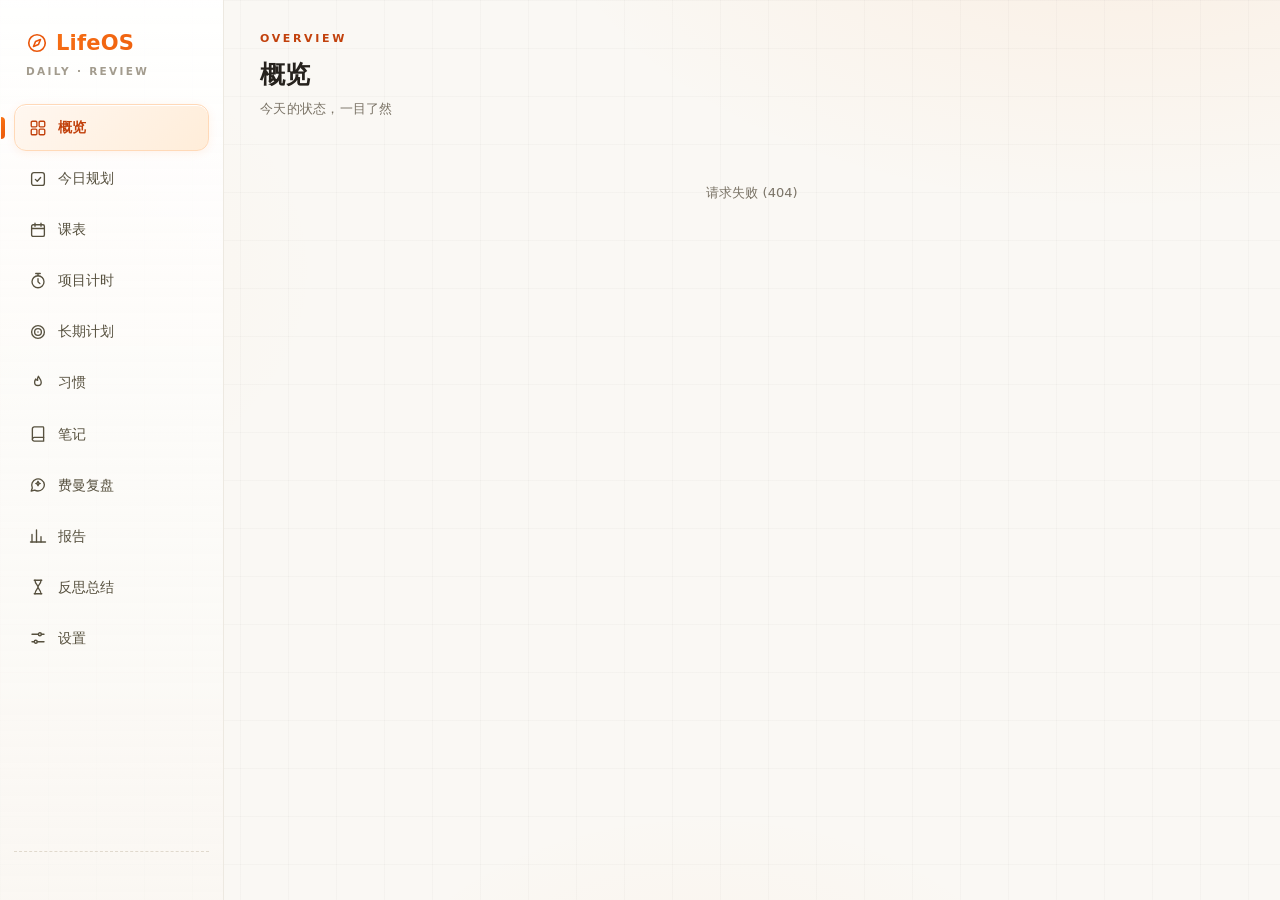
==== commit c33ef072: "悬浮窗 v3 跑道型胶囊 + 概览页开关；计时器/习惯等多项增强" ====
--- a/frontend/index.html
+++ b/frontend/index.html
@@ -17,6 +17,7 @@
       <a data-page="dashboard" class="nav-item active"><svg viewBox="0 0 24 24" width="18" height="18" fill="none" stroke="currentColor" stroke-width="1.8" stroke-linecap="round" stroke-linejoin="round" aria-hidden="true"><rect x="3" y="3" width="7.5" height="7.5" rx="1.5"/><rect x="13.5" y="3" width="7.5" height="7.5" rx="1.5"/><rect x="3" y="13.5" width="7.5" height="7.5" rx="1.5"/><rect x="13.5" y="13.5" width="7.5" height="7.5" rx="1.5"/></svg>概览</a>
       <a data-page="tasks" class="nav-item"><svg viewBox="0 0 24 24" width="18" height="18" fill="none" stroke="currentColor" stroke-width="1.8" stroke-linecap="round" stroke-linejoin="round" aria-hidden="true"><rect x="3.5" y="3.5" width="17" height="17" rx="3"/><path d="m8.5 12.5 2.5 2.5 4.5-5"/></svg>今日规划</a>
       <a data-page="courses" class="nav-item"><svg viewBox="0 0 24 24" width="18" height="18" fill="none" stroke="currentColor" stroke-width="1.8" stroke-linecap="round" stroke-linejoin="round" aria-hidden="true"><rect x="3.5" y="5" width="17" height="15.5" rx="2"/><path d="M3.5 10h17M8 3v4M16 3v4"/></svg>课表</a>
+      <a data-page="timers" class="nav-item"><svg viewBox="0 0 24 24" width="18" height="18" fill="none" stroke="currentColor" stroke-width="1.8" stroke-linecap="round" stroke-linejoin="round" aria-hidden="true"><circle cx="12" cy="13" r="8"/><path d="M12 9v4l2.5 2.5M9 2h6M12 5V2"/></svg>项目计时</a>
       <a data-page="plans" class="nav-item"><svg viewBox="0 0 24 24" width="18" height="18" fill="none" stroke="currentColor" stroke-width="1.8" stroke-linecap="round" stroke-linejoin="round" aria-hidden="true"><circle cx="12" cy="12" r="8.5"/><circle cx="12" cy="12" r="4.5"/><circle cx="12" cy="12" r="1" fill="currentColor" stroke="none"/></svg>长期计划</a>
       <a data-page="habits" class="nav-item"><svg viewBox="0 0 24 24" width="18" height="18" fill="none" stroke="currentColor" stroke-width="1.8" stroke-linecap="round" stroke-linejoin="round" aria-hidden="true"><path d="M12.5 3c.8 2.6 3.8 4.4 3.8 7.9a4.4 4.4 0 0 1-8.8 0c0-1.6.7-3 1.6-4.2.5 1.1 1.5 1.7 2.4 1.8C11 6.6 11.7 4.3 12.5 3z"/></svg>习惯</a>
       <a data-page="notes" class="nav-item"><svg viewBox="0 0 24 24" width="18" height="18" fill="none" stroke="currentColor" stroke-width="1.8" stroke-linecap="round" stroke-linejoin="round" aria-hidden="true"><path d="M4.5 19A2.5 2.5 0 0 1 7 16.5H19.5V3.5A1 1 0 0 0 18.5 2.5H7A2.5 2.5 0 0 0 4.5 5v14z"/><path d="M4.5 19A2.5 2.5 0 0 0 7 21.5h12.5v-5"/></svg>笔记</a>
@@ -44,10 +45,12 @@
 <script src="js/markdown.js"></script>
 <script src="js/ui.js"></script>
 <script src="js/notify.js"></script>
+<script src="js/timer.js"></script>
 <script src="js/quotes.js"></script>
 <script src="js/views/dashboard.js"></script>
 <script src="js/views/tasks.js"></script>
 <script src="js/views/courses.js"></script>
+<script src="js/views/timer.js"></script>
 <script src="js/views/plans.js"></script>
 <script src="js/views/habits.js"></script>
 <script src="js/views/notes.js"></script>
--- a/frontend/css/style.css
+++ b/frontend/css/style.css
@@ -1078,6 +1078,56 @@
 .preview-table td { padding: 7px 12px; border-bottom: 1px solid var(--border); color: var(--text-2); }
 .preview-table tr:last-child td { border-bottom: none; }
 
+/* ===== 项目计时 ===== */
+.timer-pill {
+  position: fixed;
+  top: 16px;
+  right: 22px;
+  z-index: 90;
+  display: flex;
+  align-items: center;
+  gap: 8px;
+  padding: 7px 8px 7px 14px;
+  background: #fff;
+  border: 1px solid var(--border);
+  border-radius: var(--radius-pill);
+  box-shadow: var(--shadow-2);
+  font-size: 12.5px;
+  cursor: pointer;
+}
+.timer-pill-ico { display: flex; color: var(--accent-2); }
+.timer-pill-time {
+  font-weight: 800;
+  font-variant-numeric: tabular-nums;
+  color: var(--text);
+  font-size: 14px;
+}
+.timer-pill-label { color: var(--muted-2); max-width: 110px; overflow: hidden; text-overflow: ellipsis; white-space: nowrap; }
+.timer-pill-btn {
+  width: 24px; height: 24px;
+  display: flex; align-items: center; justify-content: center;
+  border: none;
+  border-radius: 50%;
+  background: var(--surface-2);
+  color: var(--text-2);
+  cursor: pointer;
+  transition: background 0.15s ease, color 0.15s ease;
+}
+.timer-pill-btn:hover { background: var(--accent-soft); color: var(--accent-deep); }
+.timer-live { text-align: center; padding: 26px; }
+.timer-big {
+  font-size: 52px;
+  font-weight: 800;
+  letter-spacing: -0.02em;
+  font-variant-numeric: tabular-nums;
+  background: var(--accent-grad);
+  -webkit-background-clip: text;
+  background-clip: text;
+  -webkit-text-fill-color: transparent;
+  margin: 10px 0 18px;
+  line-height: 1.1;
+}
+
 /* ===== 动效收口：尊重系统"减少动态效果"设置 ===== */
 @media (prefers-reduced-motion: reduce) {
   .task-check.done .chk-svg path,
